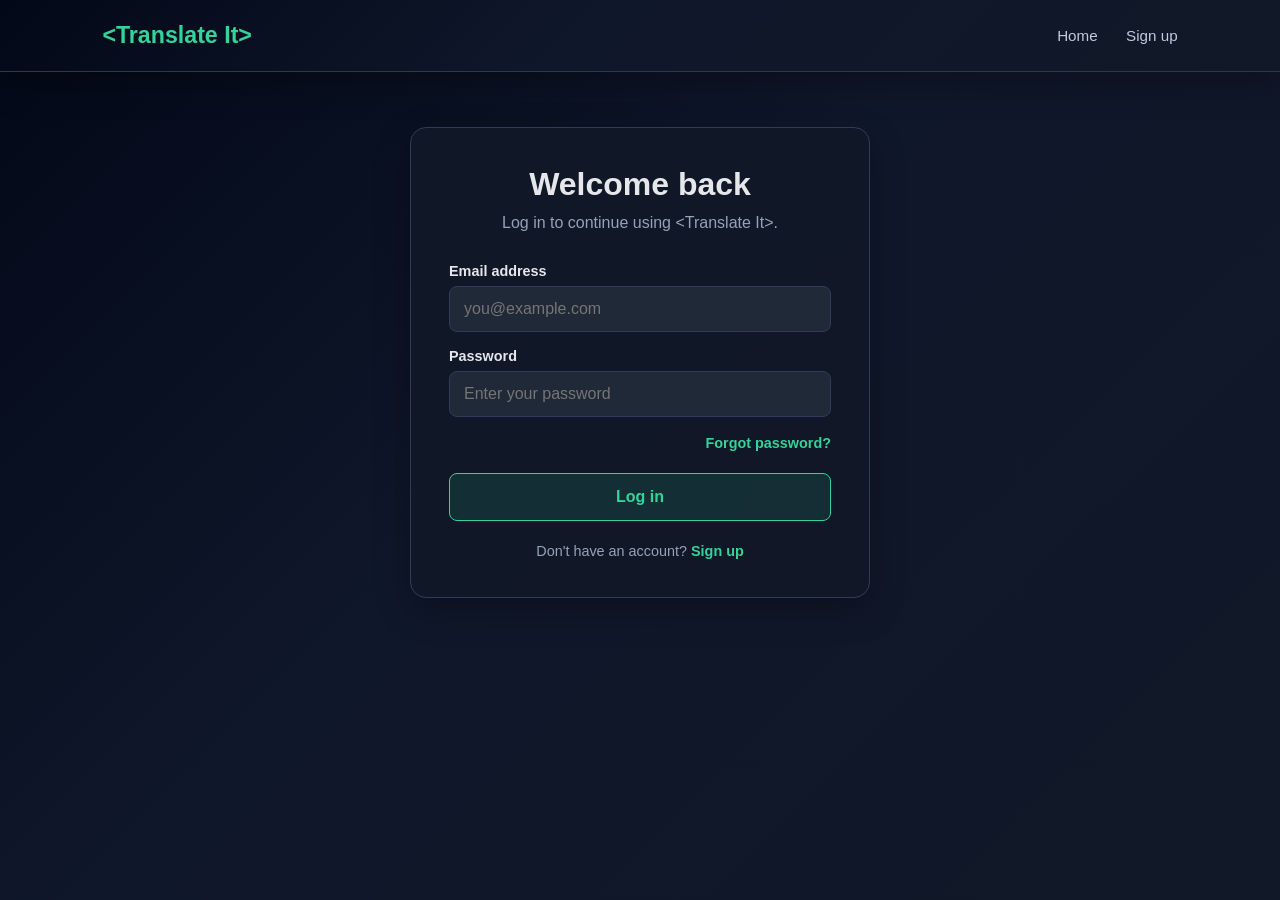
==== login.html @ 432ce891 "Add files via upload" ====
<!DOCTYPE html>
<html lang="en">
<head>
	<meta charset="UTF-8">
	<meta name="viewport" content="width=device-width, initial-scale=1.0">
    <link rel="icon" type="image/png" href="images/logo.png">
	<title>&lt;Translate It&gt; | Log In</title>
	<style>
		:root {
			--panel-2: #1f2937;
			--primary: #38bdf8;
			--primary-2: #8b5cf6;
			--text: #e5e7eb;
			--muted: #94a3b8;
			--accent: #34d399;
		}

		* { box-sizing: border-box; }

		body {
			margin: 0;
			min-height: 100vh;
			font-family: Arial, sans-serif;
			color: var(--text);
			background: linear-gradient(135deg, #020817, #0f172a 45%, #111827);
		}

		header {
			display: flex;
			justify-content: space-between;
			align-items: center;
			padding: 22px 8%;
			background: linear-gradient(135deg, #020817, #0f172a 45%, #111827);
			border-bottom: 1px solid #2d3754;
			box-shadow: 0 12px 35px rgba(0, 0, 0, 0.28);
		}

		.brand {
			color: var(--accent);
			font-size: 1.45rem;
			font-weight: 700;
			text-decoration: none;
		}

		nav a {
			margin-left: 24px;
			color: #c1c9dc;
			font-size: 0.95rem;
			text-decoration: none;
		}

		nav a:hover { color: var(--accent); transition: color 0.75s ease-in-out; }

		main {
			display: flex;
			justify-content: center;
			align-items: center;
			padding: 55px 20px;
		}

		.card {
			width: 100%;
			max-width: 460px;
			padding: 38px;
			background: rgba(17, 24, 39, 0.9);
			border: 1px solid #303b5b;
			border-radius: 16px;
			box-shadow: 0 12px 35px rgba(0, 0, 0, 0.28);
		}

		h1 { margin: 0 0 8px; text-align: center; font-size: 2rem; }
		.intro { margin: 0 0 28px; color: var(--muted); text-align: center; line-height: 1.5; }
		label { display: block; margin: 16px 0 7px; font-size: 0.9rem; font-weight: 600; }

		input {
			width: 100%;
			padding: 13px 14px;
			border: 1px solid #303b5b;
			border-radius: 8px;
			background: var(--panel-2);
			color: var(--text);
			font-size: 1rem;
		}

		input:focus { outline: 3px solid var(--primary-2); border-color: var(--primary); }

		.forgot, .signup { color: var(--muted); text-align: center; font-size: 0.9rem; }
		.forgot { margin: 18px 0 22px; text-align: right; }
		.forgot a, .signup a { color: var(--accent); text-decoration: none; font-weight: 600; }
		.forgot a:hover, .signup a:hover { color: var(--primary-2); transition: color 0.75s ease-in-out; }

		button {
			width: 100%;
			padding: 14px;
			border: 1px solid var(--accent);
			border-radius: 8px;
			background: rgba(52, 211, 153, 0.12);
			color: var(--accent);
			font-size: 1rem;
			font-weight: 700;
			cursor: pointer;
			transition: background 0.75s ease-in-out, color 0.75s ease-in-out;
		}

		button:hover { background: var(--primary-2); color: var(--text); border-color: var(--primary-2); }
		.signup { margin: 22px 0 0; }

		@media (max-width: 520px) {
			header { padding: 18px 5%; }
			nav a { margin-left: 12px; }
			.card { padding: 28px 22px; }
		}
	</style>
</head>
<body>
	<header>
		<a class="brand" href="index.html">&lt;Translate It&gt;</a>
		<nav aria-label="Main navigation">
			<a href="index.html">Home</a>
			<a href="signup.html">Sign up</a>
		</nav>
	</header>

	<main>
		<section class="card" aria-labelledby="login-title">
			<h1 id="login-title">Welcome back</h1>
			<p class="intro">Log in to continue using &lt;Translate It&gt;.</p>
			<form action="#" method="post">
				<label for="email">Email address</label>
				<input type="email" id="email" name="email" autocomplete="email" placeholder="you@example.com" required>
				<label for="password">Password</label>
				<input type="password" id="password" name="password" autocomplete="current-password" placeholder="Enter your password" required>
				<p class="forgot"><a href="#">Forgot password?</a></p>
				<button type="submit">Log in</button>
			</form>
			<p class="signup">Don't have an account? <a href="signup.html">Sign up</a></p>
		</section>
	</main>
	<script>
		document.querySelector('form').addEventListener('submit', function (event) {
			event.preventDefault();
			window.location.href = 'translate.html';
		});
	</script>
</body>
</html>
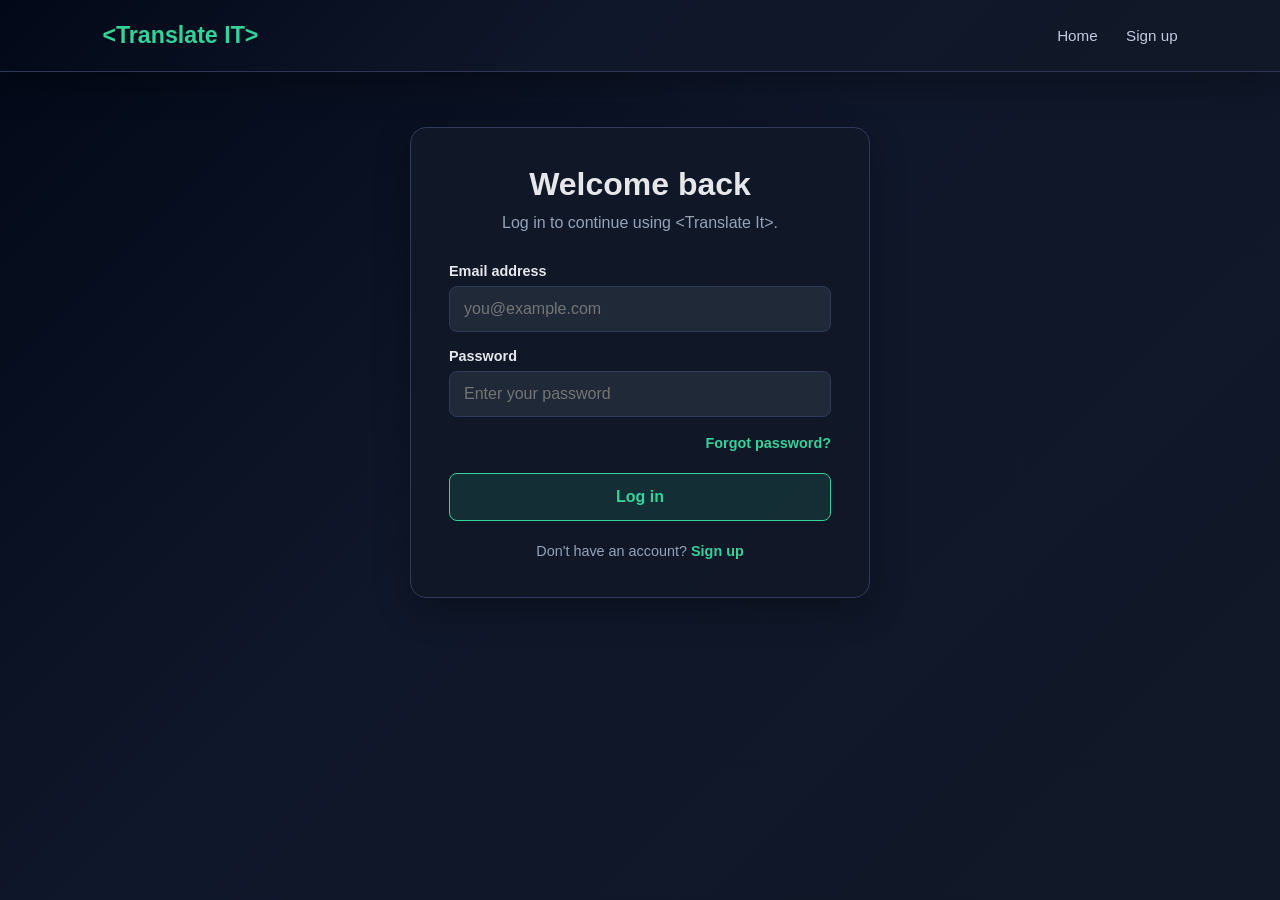
==== commit 32045330: "Making the It in Translate IT capitalized" ====
--- a/login.html
+++ b/login.html
@@ -114,7 +114,7 @@
 </head>
 <body>
 	<header>
-		<a class="brand" href="index.html">&lt;Translate It&gt;</a>
+		<a class="brand" href="index.html">&lt;Translate IT&gt;</a>
 		<nav aria-label="Main navigation">
 			<a href="index.html">Home</a>
 			<a href="signup.html">Sign up</a>
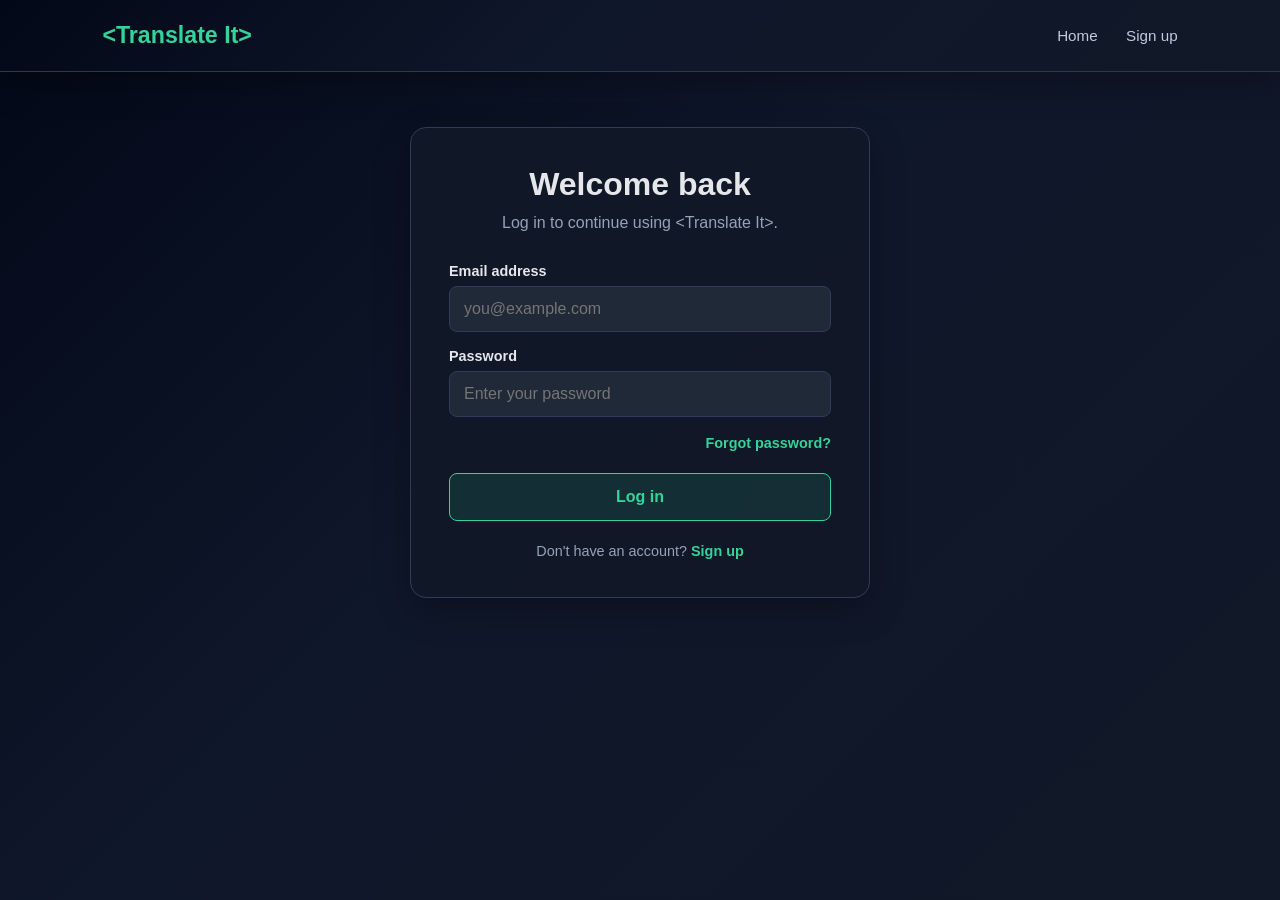
==== commit c26a8bb2: "Update login.html" ====
--- a/login.html
+++ b/login.html
@@ -114,7 +114,7 @@
 </head>
 <body>
 	<header>
-		<a class="brand" href="index.html">&lt;Translate IT&gt;</a>
+		<a class="brand" href="index.html">&lt;Translate It&gt;</a>
 		<nav aria-label="Main navigation">
 			<a href="index.html">Home</a>
 			<a href="signup.html">Sign up</a>
